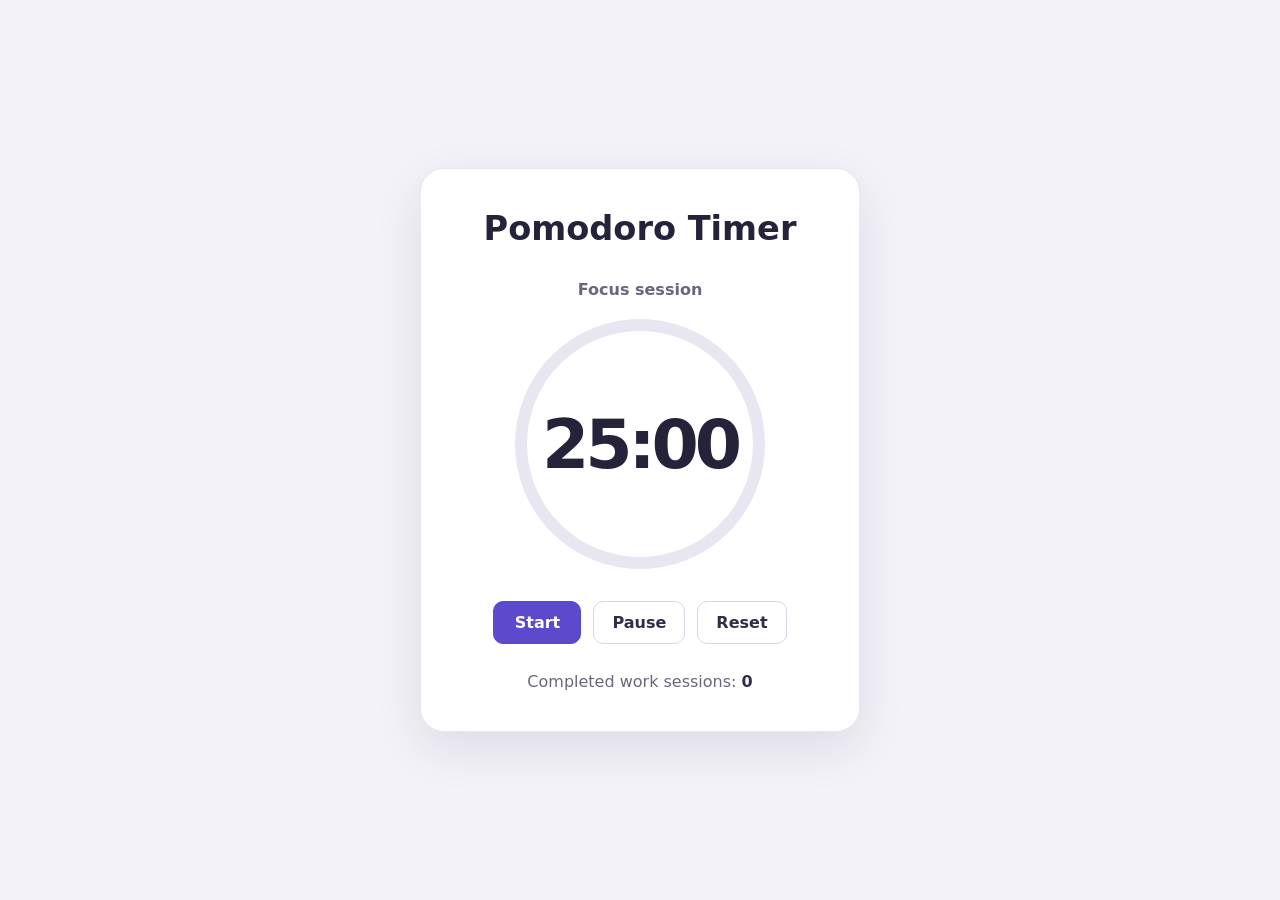
==== index.html @ b847a859 "scaffold from PLAN.md" ====
<!doctype html>
<html lang="en">
  <head>
    <meta charset="utf-8">
    <meta name="viewport" content="width=device-width, initial-scale=1">
    <title>Pomodoro Timer</title>
    <link rel="stylesheet" href="style.css">
    <script src="app.js" defer></script>
  </head>
  <body>
    <main class="timer-card">
      <h1>Pomodoro Timer</h1>

      <section class="timer" aria-label="Timer">
        <p class="phase-label" id="phase-label">Focus session</p>
        <div
          class="progress"
          id="timer-progress"
          role="progressbar"
          aria-label="Timer progress"
          aria-valuemin="0"
          aria-valuemax="1500"
          aria-valuenow="1500"
        >
          <span class="time-display" id="time-display">25:00</span>
        </div>
      </section>

      <div class="controls" role="group" aria-label="Timer controls">
        <button class="button button-primary" id="start-button" type="button">Start</button>
        <button class="button" id="pause-button" type="button">Pause</button>
        <button class="button" id="reset-button" type="button">Reset</button>
      </div>

      <p class="session-count">
        Completed work sessions: <span id="session-count">0</span>
      </p>
    </main>
  </body>
</html>
---- style.css ----
:root {
  color-scheme: light;
  font-family: system-ui, -apple-system, BlinkMacSystemFont, "Segoe UI", sans-serif;
  color: #24233a;
  background: #f3f2f8;
  font-synthesis: none;
  text-rendering: optimizeLegibility;
}

* {
  box-sizing: border-box;
}

body {
  min-width: 320px;
  min-height: 100vh;
  margin: 0;
  display: grid;
  place-items: center;
  padding: 24px;
}

.timer-card {
  width: min(100%, 440px);
  padding: 40px 32px;
  text-align: center;
  background: #fff;
  border: 1px solid #e8e6f0;
  border-radius: 24px;
  box-shadow: 0 16px 48px rgb(38 32 73 / 10%);
}

h1 {
  margin: 0;
  font-size: clamp(1.7rem, 5vw, 2.1rem);
}

.timer {
  margin: 32px 0;
}

.phase-label {
  margin: 0 0 20px;
  color: #69677b;
  font-size: 1rem;
  font-weight: 600;
}

.progress {
  width: min(64vw, 250px);
  aspect-ratio: 1;
  margin: 0 auto;
  display: grid;
  place-items: center;
  border: 12px solid #e8e6f0;
  border-radius: 50%;
}

.time-display {
  font-size: clamp(3rem, 12vw, 4.25rem);
  font-variant-numeric: tabular-nums;
  font-weight: 700;
  letter-spacing: -0.06em;
}

.controls {
  display: flex;
  justify-content: center;
  flex-wrap: wrap;
  gap: 12px;
}

.button {
  min-width: 88px;
  padding: 11px 18px;
  border: 1px solid #d8d6e3;
  border-radius: 10px;
  background: #fff;
  color: #302e46;
  font: inherit;
  font-weight: 600;
  cursor: pointer;
}

.button-primary {
  border-color: #5b4acb;
  background: #5b4acb;
  color: #fff;
}

.button:hover {
  filter: brightness(0.96);
}

.button:focus-visible {
  outline: 3px solid #a69aef;
  outline-offset: 3px;
}

.button:disabled {
  cursor: not-allowed;
  opacity: 0.55;
}

.session-count {
  margin: 28px 0 0;
  color: #69677b;
}

#session-count {
  color: #302e46;
  font-weight: 700;
  font-variant-numeric: tabular-nums;
}

@media (max-width: 380px) {
  .timer-card {
    padding: 32px 20px;
  }
}
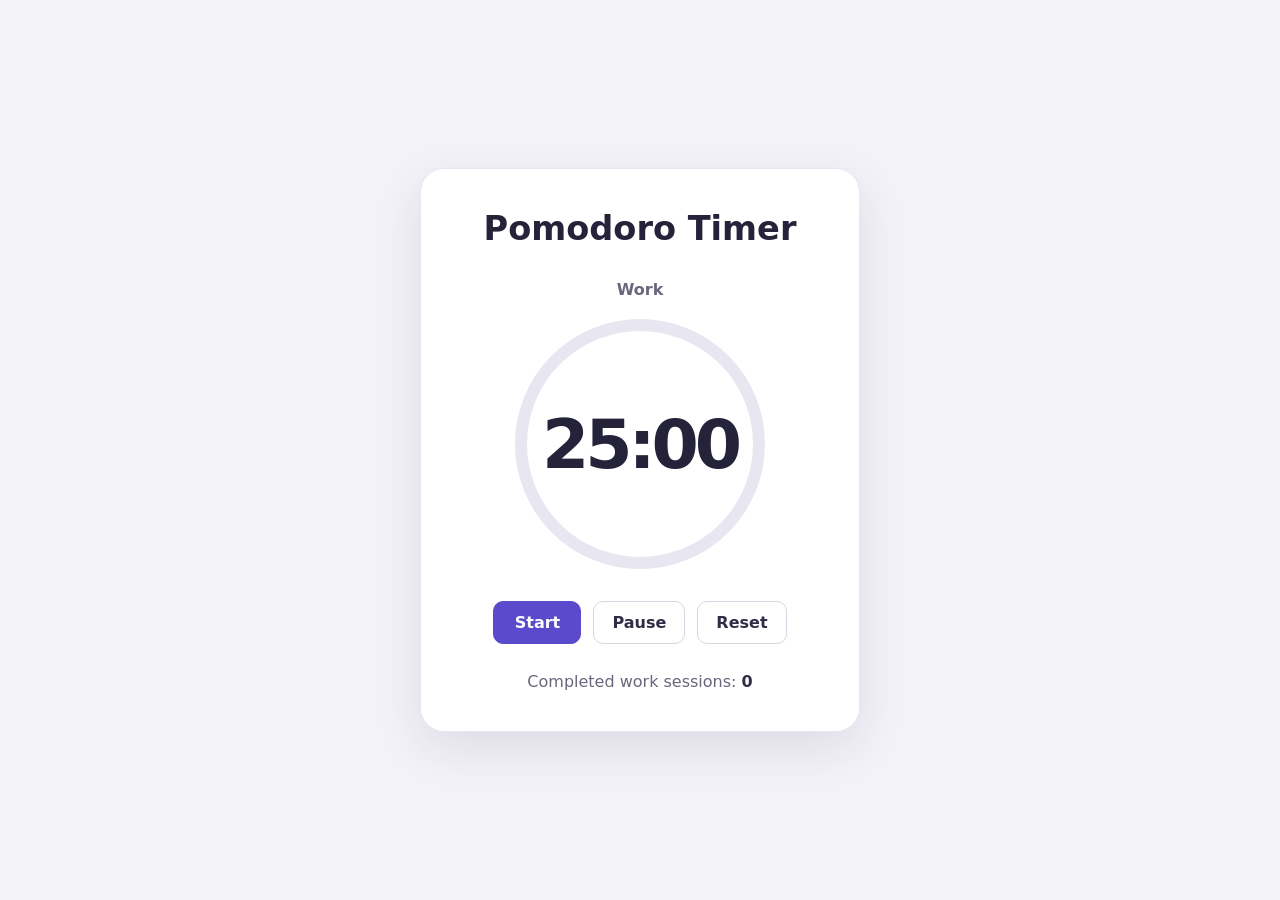
==== commit 0edc3fc7: "implement automatic phase switching" ====
--- a/index.html
+++ b/index.html
@@ -12,7 +12,7 @@
       <h1>Pomodoro Timer</h1>
 
       <section class="timer" aria-label="Timer">
-        <p class="phase-label" id="phase-label">Focus session</p>
+        <p class="phase-label" id="phase-label">Work</p>
         <div
           class="progress"
           id="timer-progress"
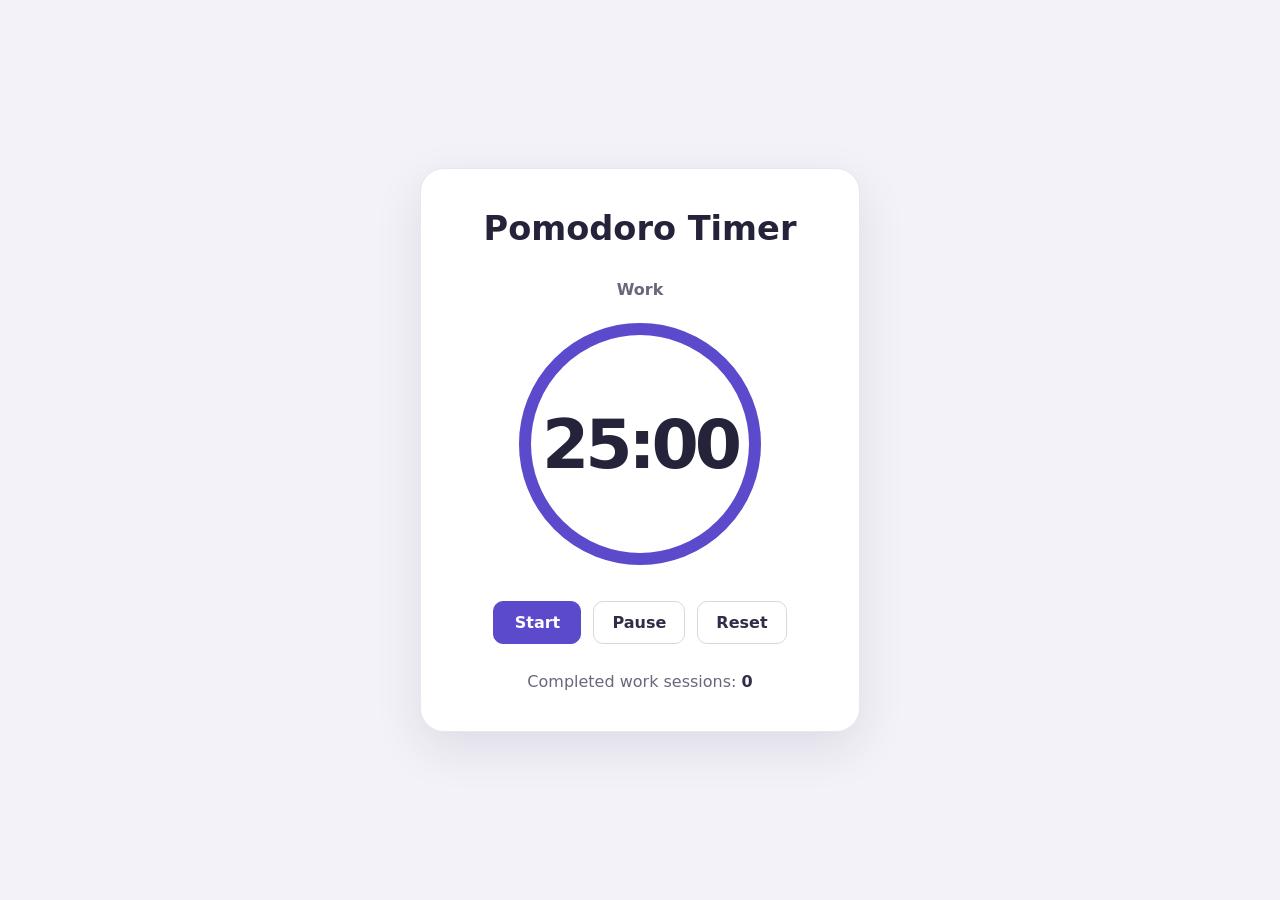
==== commit f4e6a047: "implement circular progress ring" ====
--- a/index.html
+++ b/index.html
@@ -22,6 +22,17 @@
           aria-valuemax="1500"
           aria-valuenow="1500"
         >
+          <svg class="progress-ring" viewBox="0 0 250 250" aria-hidden="true">
+            <circle class="progress-ring-background" cx="125" cy="125" r="115"></circle>
+            <circle
+              class="progress-ring-foreground"
+              id="progress-ring"
+              cx="125"
+              cy="125"
+              r="115"
+              transform="rotate(-90 125 125)"
+            ></circle>
+          </svg>
           <span class="time-display" id="time-display">25:00</span>
         </div>
       </section>
--- a/style.css
+++ b/style.css
@@ -52,11 +52,33 @@
   margin: 0 auto;
   display: grid;
   place-items: center;
-  border: 12px solid #e8e6f0;
-  border-radius: 50%;
+  position: relative;
+}
+
+.progress-ring {
+  position: absolute;
+  inset: 0;
+  width: 100%;
+  height: 100%;
+}
+
+.progress-ring-background,
+.progress-ring-foreground {
+  fill: none;
+  stroke-width: 12;
+}
+
+.progress-ring-background {
+  stroke: #e8e6f0;
+}
+
+.progress-ring-foreground {
+  stroke: #5b4acb;
+  stroke-linecap: round;
 }
 
 .time-display {
+  position: relative;
   font-size: clamp(3rem, 12vw, 4.25rem);
   font-variant-numeric: tabular-nums;
   font-weight: 700;
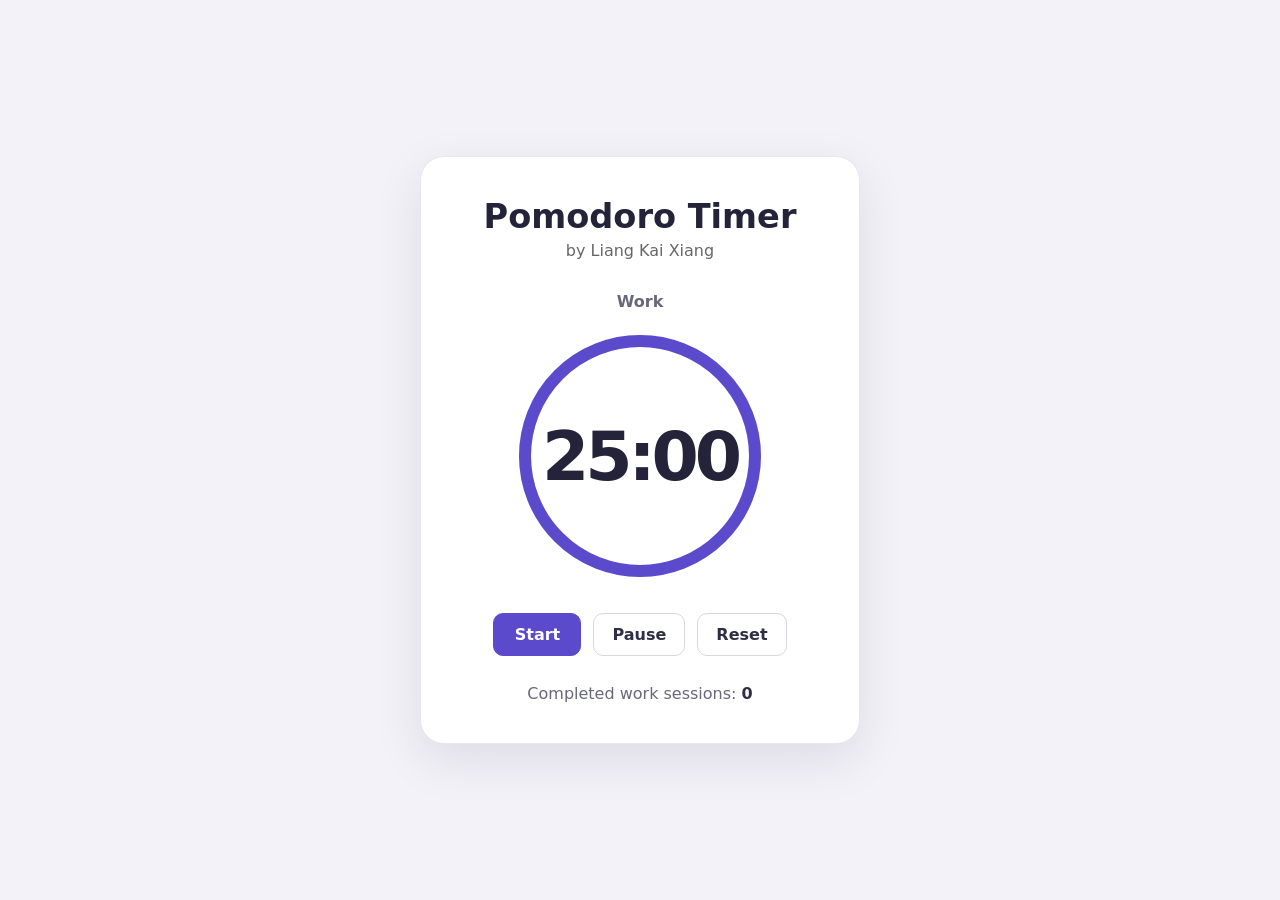
==== commit 614478e6: "personalise app and add browser test" ====
--- a/index.html
+++ b/index.html
@@ -10,6 +10,7 @@
   <body>
     <main class="timer-card">
       <h1>Pomodoro Timer</h1>
+      <p class="author">by Liang Kai Xiang</p>
 
       <section class="timer" aria-label="Timer">
         <p class="phase-label" id="phase-label">Work</p>
--- a/style.css
+++ b/style.css
@@ -140,3 +140,11 @@
     padding: 32px 20px;
   }
 }
+
+.author {
+    font-size: 16px;
+    font-weight: 400;
+    color: #666666;
+    text-align: center;
+    margin-top: 5px;
+}
